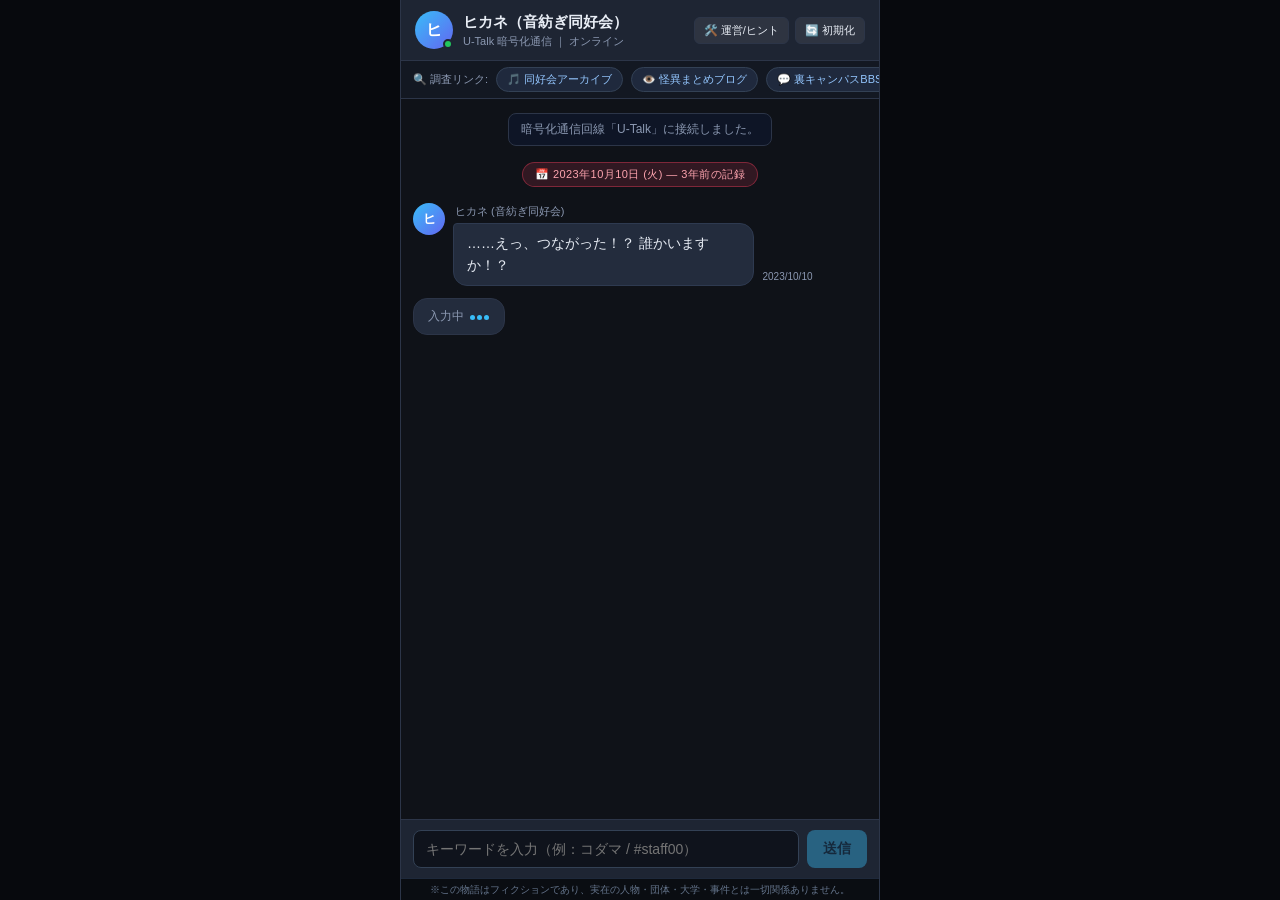
==== index.html @ 8c429000 "Add files via upload" ====
<!DOCTYPE html>
<html lang="ja">
<head>
  <meta charset="UTF-8">
  <meta name="viewport" content="width=device-width, initial-scale=1.0, maximum-scale=1.0, user-scalable=no">
  <title>U-Talk | 音紡ぎ同好会 連絡用チャット</title>
  <link rel="stylesheet" href="css/style.css">
</head>
<body>
  <div class="app-container">
    <!-- ヘッダー -->
    <header class="chat-header">
      <div class="header-left">
        <div class="avatar-circle">
          ヒ
          <span class="status-dot"></span>
        </div>
        <div>
          <div class="header-title">ヒカネ（音紡ぎ同好会）</div>
          <div class="header-subtitle">U-Talk 暗号化通信 ｜ オンライン</div>
        </div>
      </div>
      <div class="header-actions">
        <button class="header-btn" id="header-staff-btn" title="運営・デバッグメニュー (#staff00)">🛠️ 運営/ヒント</button>
        <button class="header-btn" id="header-reset-btn" title="最初からやり直す">🔄 初期化</button>
      </div>
    </header>

    <!-- 探索用別サイトへのクイックアクセスバー -->
    <nav class="quick-nav">
      <span class="quick-nav-label">🔍 調査リンク:</span>
      <a class="nav-pill" href="pages/club.html">🎵 同好会アーカイブ</a>
      <a class="nav-pill" href="pages/urban.html">👁️ 怪異まとめブログ</a>
      <a class="nav-pill" href="pages/bbs.html">💬 裏キャンパスBBS</a>
    </nav>

    <!-- チャットタイムライン -->
    <main class="chat-timeline" id="chat-timeline"></main>

    <!-- キーワード自由入力欄 -->
    <div class="chat-input-bar">
      <input
        type="text"
        id="chat-input"
        class="chat-input"
        placeholder="キーワードを入力（例：コダマ / #staff00）"
        autocomplete="off"
      >
      <button id="chat-send-btn" class="chat-send-btn">送信</button>
    </div>

    <!-- フィクション明記バー -->
    <div class="disclaimer-bar">
      ※この物語はフィクションであり、実在の人物・団体・大学・事件とは一切関係ありません。
    </div>

    <!-- 運営・デバッグモーダル (#staff00 でも起動) -->
    <div class="staff-modal" id="staff-modal">
      <div style="display:flex;justify-content:space-between;align-items:center;margin-bottom:12px;">
        <h2 style="font-size:16px;color:#38bdf8;">🛠️ 運営・デバッグ支援メニュー (#staff00)</h2>
        <button class="header-btn" onclick="document.getElementById('staff-modal').classList.remove('open')">✕ 閉じる</button>
      </div>

      <div class="staff-card">
        <h3>📊 現在の進行ステータス＆正解確認</h3>
        <div id="staff-status-box" style="font-size:12.5px;line-height:1.7;"></div>
      </div>

      <div class="staff-card">
        <h3>💡 詰まった来場者への救済</h3>
        <div class="staff-btn-grid">
          <button class="staff-btn" onclick="window.ARG_FORCE_HINT()">現在の章の3段階ヒントをすべてチャットに表示</button>
        </div>
      </div>

      <div class="staff-card">
        <h3>⏭️ 章ジャンプ（テストプレイ・強制進行用）</h3>
        <div class="staff-btn-grid">
          <button class="staff-btn" onclick="window.ARG_JUMP_SCENE('chap1_start')">第1章：導入（曲名の謎）</button>
          <button class="staff-btn" onclick="window.ARG_JUMP_SCENE('chap1_fake')">第1章：偽答えルート（マダコ）</button>
          <button class="staff-btn" onclick="window.ARG_JUMP_SCENE('chap2_urban')">第2章：怪異の名前（うつしみさん）</button>
          <button class="staff-btn" onclick="window.ARG_JUMP_SCENE('chap3_truth')">第3章：時間のズレ（3年前）</button>
          <button class="staff-btn" onclick="window.ARG_JUMP_SCENE('chap4_ritual')">第4章：最終儀式（合言葉分岐）</button>
          <button class="staff-btn" onclick="window.ARG_JUMP_SCENE('ending_bad')">BAD END確認</button>
          <button class="staff-btn" onclick="window.ARG_JUMP_SCENE('ending_true')">TRUE END確認</button>
        </div>
      </div>

      <div class="staff-card">
        <h3>🔄 データ初期化</h3>
        <button class="staff-btn" style="background:#7f1d1d;border-color:#f43f5e;" onclick="window.ARG_RESET()">進行データを完全に消去して最初から開始</button>
      </div>
    </div>
  </div>

  <script src="data/scenario_data.js"></script>
  <script src="js/arg_engine.js"></script>
  <script>
    document.addEventListener("DOMContentLoaded", function () {
      window.ARG_ENGINE.initChatApp();
    });
  </script>
</body>
</html>
---- css/style.css ----
/* 文化祭ARG 架空チャットアプリ「U-Talk」＆ホラー演出スタイルシート */
:root {
  --bg-dark: #0f1218;
  --bg-panel: #171c26;
  --bg-header: #1e2533;
  --border-color: #2c3548;
  --text-main: #e8edf5;
  --text-sub: #8b98b1;
  --bubble-hikane: #232c3d;
  --bubble-player: #2b5b84;
  --bubble-mystery: #2a121b;
  --accent-cyan: #38bdf8;
  --accent-danger: #f43f5e;
  --accent-warn: #f59e0b;
}

* {
  box-sizing: border-box;
  margin: 0;
  padding: 0;
}

body {
  background-color: #07090d;
  color: var(--text-main);
  font-family: -apple-system, BlinkMacSystemFont, "Hiragino Kaku Gothic ProN", "Yu Gothic", Meiryo, sans-serif;
  line-height: 1.55;
  display: flex;
  justify-content: center;
  min-height: 100vh;
}

/* スマホ枠コンテナ（PCでもスマホサイズで綺麗に中央表示） */
.app-container {
  width: 100%;
  max-width: 480px;
  height: 100vh;
  height: 100dvh;
  background-color: var(--bg-dark);
  display: flex;
  flex-direction: column;
  border-left: 1px solid var(--border-color);
  border-right: 1px solid var(--border-color);
  position: relative;
  overflow: hidden;
}

/* ヘッダー */
.chat-header {
  background-color: var(--bg-header);
  padding: 10px 14px;
  border-bottom: 1px solid var(--border-color);
  display: flex;
  align-items: center;
  justify-content: space-between;
  z-index: 10;
}

.header-left {
  display: flex;
  align-items: center;
  gap: 10px;
}

.avatar-circle {
  width: 38px;
  height: 38px;
  border-radius: 50%;
  background: linear-gradient(135deg, #38bdf8, #6366f1);
  display: flex;
  align-items: center;
  justify-content: center;
  font-weight: bold;
  font-size: 16px;
  color: #fff;
  position: relative;
  flex-shrink: 0;
}

.status-dot {
  width: 10px;
  height: 10px;
  background-color: #22c55e;
  border: 2px solid var(--bg-header);
  border-radius: 50%;
  position: absolute;
  bottom: 0;
  right: 0;
}

.header-title {
  font-size: 15px;
  font-weight: 700;
}

.header-subtitle {
  font-size: 11px;
  color: var(--text-sub);
}

.header-actions {
  display: flex;
  gap: 6px;
}

.header-btn {
  background: rgba(255, 255, 255, 0.07);
  border: 1px solid var(--border-color);
  color: var(--text-main);
  font-size: 11px;
  padding: 5px 9px;
  border-radius: 6px;
  cursor: pointer;
  text-decoration: none;
  transition: background 0.15s;
}

.header-btn:hover {
  background: rgba(255, 255, 255, 0.15);
}

/* 探索リンクバー（上部クイック遷移バー） */
.quick-nav {
  background-color: #131822;
  border-bottom: 1px solid var(--border-color);
  padding: 6px 12px;
  display: flex;
  align-items: center;
  gap: 8px;
  overflow-x: auto;
  font-size: 12px;
}

.quick-nav-label {
  color: var(--text-sub);
  font-size: 11px;
  white-space: nowrap;
}

.nav-pill {
  background: #1f293d;
  border: 1px solid #334155;
  color: #93c5fd;
  padding: 3px 10px;
  border-radius: 999px;
  text-decoration: none;
  white-space: nowrap;
  font-size: 11px;
  display: inline-flex;
  align-items: center;
  gap: 4px;
}

.nav-pill:hover {
  background: #2b3954;
}

/* チャットタイムライン */
.chat-timeline {
  flex: 1;
  overflow-y: auto;
  padding: 14px 12px 24px;
  display: flex;
  flex-direction: column;
  gap: 12px;
  scroll-behavior: smooth;
}

/* 日付バッジ（3年前演出対応） */
.date-badge {
  align-self: center;
  background: rgba(255, 255, 255, 0.08);
  color: var(--text-sub);
  font-size: 11px;
  padding: 3px 12px;
  border-radius: 999px;
  margin: 4px 0;
}

.date-badge.eerie-date {
  background: rgba(244, 63, 94, 0.15);
  border: 1px solid rgba(244, 63, 94, 0.4);
  color: #fda4af;
  letter-spacing: 0.04em;
}

/* システム通知メッセージ */
.msg-system {
  align-self: center;
  background: rgba(15, 23, 42, 0.85);
  border: 1px solid var(--border-color);
  color: var(--text-sub);
  font-size: 12px;
  padding: 6px 12px;
  border-radius: 8px;
  text-align: center;
  max-width: 90%;
}

/* 通信阻害エラー通知 */
.msg-jammed {
  align-self: center;
  background: rgba(127, 29, 29, 0.35);
  border: 1px solid rgba(244, 63, 94, 0.6);
  color: #fecdd3;
  font-size: 12px;
  padding: 7px 14px;
  border-radius: 8px;
  text-align: center;
  max-width: 92%;
  animation: glitch-shake 0.35s ease;
}

/* 独り言ヒントボックス */
.msg-hint {
  align-self: flex-start;
  background: rgba(245, 158, 11, 0.12);
  border-left: 3px solid var(--accent-warn);
  color: #fde68a;
  font-size: 12.5px;
  padding: 8px 12px;
  border-radius: 4px 8px 8px 4px;
  max-width: 88%;
}

/* 吹き出し行 */
.msg-row {
  display: flex;
  gap: 8px;
  max-width: 88%;
  align-items: flex-end;
}

.msg-row.hikane,
.msg-row.mystery {
  align-self: flex-start;
}

.msg-row.player {
  align-self: flex-end;
  flex-direction: row-reverse;
}

.msg-avatar {
  width: 32px;
  height: 32px;
  border-radius: 50%;
  display: flex;
  align-items: center;
  justify-content: center;
  font-size: 13px;
  font-weight: bold;
  flex-shrink: 0;
  align-self: flex-start;
}

.msg-row.hikane .msg-avatar {
  background: linear-gradient(135deg, #38bdf8, #6366f1);
  color: #fff;
}

.msg-row.mystery .msg-avatar {
  background: linear-gradient(135deg, #9f1239, #31102f);
  border: 1px solid #f43f5e;
  color: #fda4af;
}

.msg-content-wrap {
  display: flex;
  flex-direction: column;
  gap: 3px;
}

.msg-sender-name {
  font-size: 11px;
  color: var(--text-sub);
  margin-left: 2px;
}

.msg-bubble {
  padding: 9px 13px;
  border-radius: 14px;
  font-size: 14px;
  word-break: break-word;
  position: relative;
}

.msg-row.hikane .msg-bubble {
  background-color: var(--bubble-hikane);
  border: 1px solid #2e3a50;
  border-top-left-radius: 4px;
}

.msg-row.mystery .msg-bubble {
  background-color: var(--bubble-mystery);
  border: 1px solid rgba(244, 63, 94, 0.5);
  color: #ffe4e6;
  border-top-left-radius: 4px;
}

.msg-row.player .msg-bubble {
  background-color: var(--bubble-player);
  color: #fff;
  border-bottom-right-radius: 4px;
}

.msg-bubble a {
  color: #7dd3fc;
  text-decoration: underline;
  font-weight: 600;
}

.msg-meta {
  font-size: 10px;
  color: var(--text-sub);
  white-space: nowrap;
  margin-bottom: 2px;
}

/* ===== 6種のホラー演出 ===== */

/* 1. 左右反転演出 (mirror) */
.effect-mirror .msg-bubble {
  border-color: #a855f7 !important;
  background: #1f1633 !important;
}

.mirror-text {
  display: inline-block;
  transform: scaleX(-1);
  unicode-bidi: bidi-override;
  color: #e9d5ff;
}

.mirror-toggle-hint {
  display: block;
  margin-top: 6px;
  font-size: 11px;
  color: #c084fc;
  cursor: pointer;
  text-decoration: underline;
}

/* 2. ノイズ割り込み演出 (glitch) */
.effect-glitch .msg-bubble {
  animation: glitch-shake 0.45s ease-in-out 2;
  text-shadow: 1.5px 0 #f43f5e, -1.5px 0 #38bdf8;
}

@keyframes glitch-shake {
  0%, 100% { transform: translate(0, 0); }
  20% { transform: translate(-3px, 1px); }
  40% { transform: translate(3px, -1px); }
  60% { transform: translate(-2px, -1px); }
  80% { transform: translate(2px, 1px); }
}

/* 3. 数秒後に消去されるメッセージ (vanish) */
.vanished-msg {
  opacity: 0.45;
  font-style: italic;
  color: #f87171 !important;
  border-style: dashed !important;
}

/* 4. 入力中インジケーター */
.typing-indicator {
  display: inline-flex;
  align-items: center;
  gap: 5px;
  background-color: var(--bubble-hikane);
  border: 1px solid var(--border-color);
  padding: 8px 14px;
  border-radius: 14px;
  font-size: 12px;
  color: var(--text-sub);
  align-self: flex-start;
}

.typing-dots span {
  display: inline-block;
  width: 5px;
  height: 5px;
  background-color: var(--accent-cyan);
  border-radius: 50%;
  margin: 0 1px;
  animation: blink 1.2s infinite;
}

.typing-dots span:nth-child(2) { animation-delay: 0.2s; }
.typing-dots span:nth-child(3) { animation-delay: 0.4s; }

@keyframes blink {
  0%, 80%, 100% { opacity: 0.2; }
  40% { opacity: 1; }
}

/* メディア添付（画像・合成音声プレイヤー） */
.media-box {
  margin-top: 8px;
  border-radius: 8px;
  overflow: hidden;
  border: 1px solid var(--border-color);
  background: #0b0e14;
}

.media-caption {
  font-size: 11px;
  color: var(--text-sub);
  padding: 6px 8px;
  border-top: 1px solid var(--border-color);
}

.audio-player-box {
  margin-top: 8px;
  background: rgba(15, 23, 42, 0.9);
  border: 1px solid #475569;
  border-radius: 8px;
  padding: 8px 10px;
}

.audio-play-btn {
  background: #334155;
  color: #f8fafc;
  border: 1px solid #64748b;
  padding: 5px 11px;
  border-radius: 6px;
  font-size: 12px;
  cursor: pointer;
  display: inline-flex;
  align-items: center;
  gap: 6px;
}

.audio-play-btn:hover {
  background: #475569;
}

.audio-subtitle {
  margin-top: 6px;
  font-size: 11.5px;
  color: #cbd5e1;
}

/* エンディングカード・巻き戻しボタン */
.ending-card {
  margin-top: 8px;
  padding: 14px;
  border-radius: 10px;
  text-align: center;
}

.ending-card.bad {
  background: rgba(127, 29, 29, 0.3);
  border: 1px solid #f43f5e;
}

.ending-card.true {
  background: rgba(14, 116, 144, 0.25);
  border: 1px solid #38bdf8;
}

.rewind-btn {
  margin-top: 10px;
  background: linear-gradient(135deg, #e11d48, #9333ea);
  color: #fff;
  border: none;
  padding: 10px 18px;
  border-radius: 8px;
  font-weight: bold;
  font-size: 13px;
  cursor: pointer;
}

/* 入力フォーム下部 */
.chat-input-bar {
  background-color: var(--bg-header);
  border-top: 1px solid var(--border-color);
  padding: 10px 12px;
  display: flex;
  gap: 8px;
  align-items: center;
}

.chat-input {
  flex: 1;
  background-color: #0f131c;
  border: 1px solid #334155;
  color: var(--text-main);
  padding: 10px 12px;
  border-radius: 8px;
  font-size: 14px;
  outline: none;
}

.chat-input:focus {
  border-color: var(--accent-cyan);
}

.chat-send-btn {
  background-color: var(--accent-cyan);
  color: #082f49;
  border: none;
  padding: 10px 16px;
  border-radius: 8px;
  font-weight: 700;
  font-size: 14px;
  cursor: pointer;
  white-space: nowrap;
}

.chat-send-btn:disabled {
  opacity: 0.4;
  cursor: not-allowed;
}

/* 運営・デバッグモーダル (#staff00) */
.staff-modal {
  position: absolute;
  inset: 0;
  background: rgba(7, 9, 13, 0.92);
  z-index: 100;
  display: none;
  flex-direction: column;
  padding: 16px;
  overflow-y: auto;
}

.staff-modal.open {
  display: flex;
}

.staff-card {
  background: var(--bg-panel);
  border: 1px solid var(--border-color);
  border-radius: 10px;
  padding: 14px;
  margin-bottom: 12px;
}

.staff-card h3 {
  font-size: 14px;
  margin-bottom: 8px;
  color: var(--accent-cyan);
}

.staff-btn-grid {
  display: flex;
  flex-wrap: wrap;
  gap: 6px;
}

.staff-btn {
  background: #263147;
  color: #e2e8f0;
  border: 1px solid #475569;
  padding: 6px 10px;
  border-radius: 6px;
  font-size: 12px;
  cursor: pointer;
}

.staff-btn:hover {
  background: #334155;
}

.disclaimer-bar {
  font-size: 10px;
  color: #64748b;
  text-align: center;
  padding: 3px 8px;
  background: #0a0d12;
  border-top: 1px solid #1e293b;
}
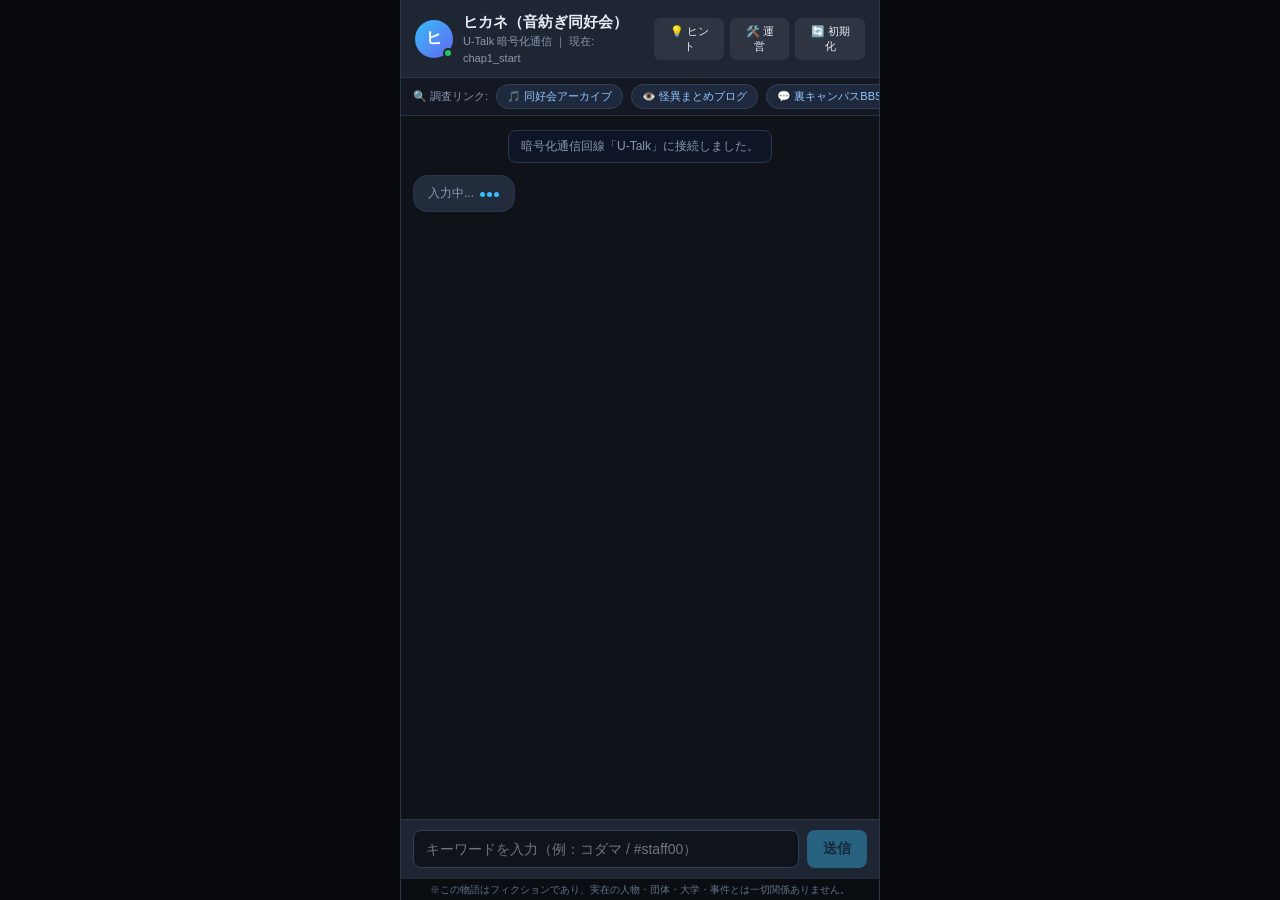
==== commit 3d34a33c: "Add files via upload" ====
--- a/index.html
+++ b/index.html
@@ -4,6 +4,7 @@
   <meta charset="UTF-8">
   <meta name="viewport" content="width=device-width, initial-scale=1.0, maximum-scale=1.0, user-scalable=no">
   <title>U-Talk | 音紡ぎ同好会 連絡用チャット</title>
+  <meta name="robots" content="noindex, nofollow">
   <link rel="stylesheet" href="css/style.css">
 </head>
 <body>
@@ -17,11 +18,12 @@
         </div>
         <div>
           <div class="header-title">ヒカネ（音紡ぎ同好会）</div>
-          <div class="header-subtitle">U-Talk 暗号化通信 ｜ オンライン</div>
+          <div class="header-subtitle" id="header-status-sub">U-Talk 暗号化通信 ｜ オンライン</div>
         </div>
       </div>
       <div class="header-actions">
-        <button class="header-btn" id="header-staff-btn" title="運営・デバッグメニュー (#staff00)">🛠️ 運営/ヒント</button>
+        <button class="header-btn" id="header-hint-btn" title="ヒントを見る">💡 ヒント</button>
+        <button class="header-btn" id="header-staff-btn" title="運営・デバッグメニュー (#staff00)">🛠️ 運営</button>
         <button class="header-btn" id="header-reset-btn" title="最初からやり直す">🔄 初期化</button>
       </div>
     </header>
--- a/css/style.css
+++ b/css/style.css
@@ -277,12 +277,33 @@
   margin-left: 2px;
 }
 
+.msg-bubble-line {
+  display: flex;
+  align-items: flex-end;
+  gap: 6px;
+}
+
+.msg-row.player .msg-bubble-line {
+  flex-direction: row;
+  justify-content: flex-end;
+}
+
+.msg-timestamp {
+  font-size: 10.5px;
+  color: #64748b;
+  white-space: nowrap;
+  user-select: none;
+  margin-bottom: 2px;
+  font-feature-settings: "tnum";
+}
+
 .msg-bubble {
   padding: 9px 13px;
   border-radius: 14px;
   font-size: 14px;
   word-break: break-word;
   position: relative;
+  max-width: 100%;
 }
 
 .msg-row.hikane .msg-bubble {
@@ -308,13 +329,6 @@
   color: #7dd3fc;
   text-decoration: underline;
   font-weight: 600;
-}
-
-.msg-meta {
-  font-size: 10px;
-  color: var(--text-sub);
-  white-space: nowrap;
-  margin-bottom: 2px;
 }
 
 /* ===== 6種のホラー演出 ===== */
